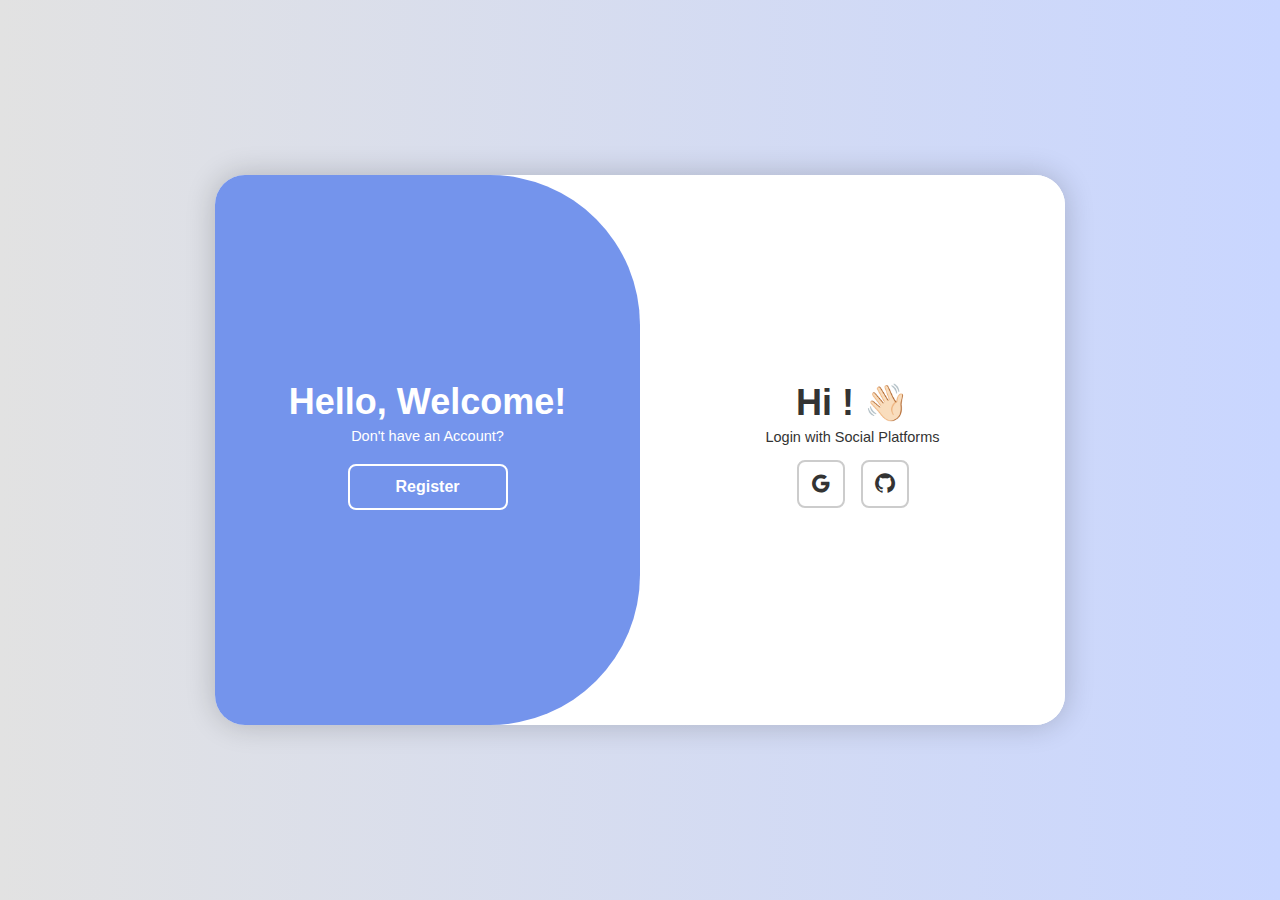
==== index.html @ dd640a4d "Update index.html" ====
<!-- <!DOCTYPE html>
<html lang="en">
<head>
    <meta charset="UTF-8">
    <meta name="viewport" content="width=device-width, initial-scale=1.0">
    <title>Login || By Sneha Ghosh (Technical_Isopod_075)</title>
    <link href="https://unpkg.com/boxicons@2.1.4/css/boxicons.min.css" rel="stylesheet">
    <link rel="stylesheet" href="stylesheet1.css">
</head>
<body>
    
    <div class="container">
        <div class="form-box login">
            <form action="">
                <h1>Login</h1>
                <div class="input-box">
                    <input type="text" placeholder="Username" required>
                    <i class="bx bxs-user"></i>
                </div>
                <div class="input-box">
                    <input type="password" placeholder="Password" required>
                    <i class="bx bxs-lock-alt"></i>
                </div>
                <div class="forgot-link">
                    <a href="#">Forgot password?</a>
                </div>
                <button type="submit" class="btn">Login</button>
                <p>or Login with Social Platforms</p>
                <div class="social-icons">
                    <a href="#"><i class="bx bxl-google"></i></a>
                    <a href="#"><i class="bx bxl-facebook"></i></a>
                    <a href="#"><i class="bx bxl-github"></i></a>
                    <a href="#"><i class="bx bxl-linkedin"></i></a>
                </div>
            </form>

        </div>

        <div class="form-box register">
            <form action="">
                <h1>Registration</h1>
                <div class="input-box">
                    <input type="text" placeholder="Username" required>
                    <i class="bx bxs-user"></i>
                </div>
                <div class="input-box">
                    <input type="email" placeholder="Email" required>
                    <i class="bx bxs-envelope"></i>
                </div>
                <div class="input-box">
                    <input type="password" placeholder="Password" required>
                    <i class="bx bxs-lock-alt"></i>
                </div>
                <button type="submit" class="btn">Register</button>
                <p>or Register with Social Platforms</p>
                <div class="social-icons">
                    <a href="#"><i class="bx bxl-google"></i></a>
                    <a href="#"><i class="bx bxl-facebook"></i></a>
                    <a href="#"><i class="bx bxl-github"></i></a>
                    <a href="#"><i class="bx bxl-linkedin"></i></a>
                </div>
            </form>

        </div>

        <div class="toggle-box">
            <div class="toggle-panel toggle-left">
                <h1>Hello, Welcome!</h1>
                <p>Don't have an Account?</p>
                <button class="btn register-btn">Register</button>
            </div>
            <div class="toggle-panel toggle-right">
                <h1>Welcome Back!</h1>
                <p>Already have an Account?</p>
                <button class="btn login-btn">Login</button>
            </div>
        </div>
    </div>
    





    <script src="app.js"></script>
</body>
</html> -->


<!DOCTYPE html>
<html lang="en">
<head>
    <meta charset="UTF-8">
    <meta name="viewport" content="width=device-width, initial-scale=1.0">
    <title>Login || By Sneha Ghosh (Technical_Isopod_075)</title>
    <link href="https://unpkg.com/boxicons@2.1.4/css/boxicons.min.css" rel="stylesheet">
    <link rel="stylesheet" href="stylesheet1.css">
</head>
<body>
    <div class="container">
        <!-- Login Form -->
        <div class="form-box login">
            <form id="login-form">
                <h1>Hi ! 👋🏻 </h1>
                <!-- <div class="input-box">
                    <input type="text" id="login-email" placeholder="Email" required>
                    <i class="bx bxs-envelope"></i>
                </div>
                <div class="input-box">
                    <input type="password" id="login-password" placeholder="Password" required>
                    <i class="bx bxs-lock-alt"></i>
                </div>
                <div class="forgot-link">
                    <a href="#">Forgot password?</a>
                </div> -->
                <!-- <button type="submit" class="btn">Login</button> -->
                <p>Login with Social Platforms</p>
                <div class="social-icons">
                    <a href="#"><i class="bx bxl-google"></i></a>
                   
                    <a href="#"><i class="bx bxl-github"></i></a>
                   
                </div>
            </form>
        </div>

        <!-- Registration Form -->
        <div class="form-box register">
            <form id="create-account-form">
                <h1>Registration</h1>
                <div class="input-box">
                    <input type="text" id="username" placeholder="Username" required>
                    <i class="bx bxs-user"></i>
                </div>
                <div class="input-box">
                    <input type="email" id="email" placeholder="Email" required>
                    <i class="bx bxs-envelope"></i>
                </div>
                <div class="input-box">
                    <input type="password" id="password" placeholder="Password" required>
                    <i class="bx bxs-lock-alt"></i>
                </div>
                <div class="input-box">
                    <input type="gender" id="gender" placeholder="Gender" required>
                    <i class="bx bxs-lock-alt"></i>
                </div>
                <button type="submit" class="btn">Register</button>
                <p>or Register with Social Platforms</p>
                <div class="social-icons">
                    <a href="#"><i class="bx bxl-google"></i></a>
                    <a href="#"><i class="bx bxl-facebook"></i></a>
                    <a href="#"><i class="bx bxl-github"></i></a>
                    <a href="#"><i class="bx bxl-linkedin"></i></a>
                </div>
            </form>
        </div>

        <!-- Toggle Panels -->
        <div class="toggle-box">
            <div class="toggle-panel toggle-left">
                <h1>Hello, Welcome!</h1>
                <p>Don't have an Account?</p>
                <button class="btn register-btn">Register</button>
            </div>
            <div class="toggle-panel toggle-right">
                <h1>Welcome</h1>
                <p>Be More Productive</p>
                <button class="btn login-btn">Login</button>
            </div>
        </div>
    </div>

    <script src="app.js"></script>
</body>
</html>
---- stylesheet1.css ----
@import url("https://fonts-googleapis.com/css2?family=Poppins:wght@300;400;500;600;700;800;900&display=swap");

*{
    margin: 0;
    padding: 0;
    box-sizing: border-box;
    font-family: 'Poppins', sans-serif;
}

body{
    display: flex;
    justify-content: center;
    align-items: center;
    min-height: 100vh;
    background: linear-gradient(90deg, #e2e2e2, #c9d6ff);
}

.container{
    position: relative;
    width : 850px;
    height : 550px;
    background : #fff;
    border-radius : 30px;
    box-shadow : 0 0 30px rgba(0, 0, 0, .2);
    overflow: hidden;
    margin: 20px;
}

.form-box{
    position: absolute;
    right: 0;
    width: 50%;
    height: 100%;
    background: #fff;
    display: flex;
    align-items: center;
    color: #333;
    text-align: center;
    padding: 40px;
    z-index: 1;
    transition: .6s ease-in-out 1.2s, visibility 0s 1s;
}

.container.active .form-box{
    right: 50%;
}

.form-box.register{
    visibility: hidden;
}

.container.active .form-box.register{
    visibility: visible;
}

form{
    width: 100%;
}

.container h1{
    font-size: 36px;
    margin: -10px 0;
}

.input-box{
    position: relative;
    margin: 30px 0;
}

.input-box input{
    width: 100%;
    padding: 13px 50px 13px 20px;
    background: #eee;
    border-radius: 8px;
    border: none;
    outline: none;
    font-size: 16px;
    color: #333;
    font-weight: 500;
}

.input-box input::placeholder {
    color: #888;
    font-weight: 400;

}

.input-box i{
    position: absolute;
    right: 20px;
    top: 50%;
    transform: translateY(-50%);
}

.forgot-link{
    margin: -15px 0 15px;
}

.forgot-link a{
    font-size: 14.5px;
    color: #333;
    text-decoration: none;
}

.btn{
    width: 100%;
    height: 48px;
    background: #7494ec;
    border-radius: 8px;
    box-shadow: 0 0 10px rgba(0, 0, 0, .1);
    border: none;
    cursor: pointer;
    font-size: 16px;
    color: #fff;
    font-weight: 600;
}

.container p{
    font-size: 14.5px;
    margin: 15px 0;
}

.social-icons{
    display: flex;
    justify-content: center;
}

.social-icons a{
    display: inline-flex;
    padding: 10px;
    border: 2px solid #ccc;
    border-radius: 8px;
    font-size: 24px;
    color: #333;
    text-decoration: none;
    margin: 0 8px;
}

.toggle-box{
    position: absolute;
    width: 100%;
    height: 100%;
}

.toggle-box::before{
    content: '';
    position: absolute;
    left: -250%;
    width: 300%;
    height: 100%;
    background: #7494ec;
    border-radius: 150px;
    z-index: 2;
    transition: 1.8s ease-in-out;
}

.container.active .toggle-box::before{
    left: 50%;
}

.toggle-panel{
    position: absolute;
    width: 50%;
    height: 100%;
    color: #fff;
    display: flex;
    flex-direction: column;
    justify-content: center;
    align-items: center;
    z-index: 2;
    transition: .6s ease-in-out;
}

.toggle-panel.toggle-left{
    left: 0;
    transition-delay: 1.2s;
}

.container.active .toggle-panel.toggle-left{
    left: -50%;
    transition-delay: .6s;
}

.toggle-panel.toggle-right{
    right: -50%;
    transition-delay: .6s;
}

.container.active .toggle-panel.toggle-right{
    right: 0;
    transition-delay: 1.2s;
}

.toggle-panel p{
    margin-bottom: 20px;
}

.toggle-panel .btn{
    width: 160px;
    height: 46px;
    background: transparent;
    border: 2px solid #fff;
    box-shadow: none;
}

@media screen and (max-width: 650px) {
    .container {
        height: calc(100vh - 40px);
    }

    .form-box{
        bottom: 0;
        width: 100%;
        height: 70%;
    }

    .container.active .form-box{
        right: 0;
        bottom: 30%;
    }

    .toggle-box::before{
        left: 0;
        top: -270%;
        width: 100%;
        height: 300%;
        border-radius: 20vw;
    }

    .container.active .toggle-box::before{
        left: 0;
        top: 70%;
    }

    .toggle-panel{
        width: 100%;
        height: 30%;
    }

    .toggle-panel.toggle-left{
        top: 0;
    }

    .container.active .toggle-panel.toggle-left{
        top: -30%;
        left: 0;
    }

    .toggle-panel.toggle-right{
        right: 0;
        bottom: -30%;
    }

    .container.active .toggle-panel.toggle-right{
        bottom: 0;
    }
}

@media screen and (max-width:400px){
    .form-box{
        padding: 20px;
    }

    .toggle-panel h1{
        font-size: 30px;
    }
}
---- stylesheet1.css ----
@import url("https://fonts-googleapis.com/css2?family=Poppins:wght@300;400;500;600;700;800;900&display=swap");

*{
    margin: 0;
    padding: 0;
    box-sizing: border-box;
    font-family: 'Poppins', sans-serif;
}

body{
    display: flex;
    justify-content: center;
    align-items: center;
    min-height: 100vh;
    background: linear-gradient(90deg, #e2e2e2, #c9d6ff);
}

.container{
    position: relative;
    width : 850px;
    height : 550px;
    background : #fff;
    border-radius : 30px;
    box-shadow : 0 0 30px rgba(0, 0, 0, .2);
    overflow: hidden;
    margin: 20px;
}

.form-box{
    position: absolute;
    right: 0;
    width: 50%;
    height: 100%;
    background: #fff;
    display: flex;
    align-items: center;
    color: #333;
    text-align: center;
    padding: 40px;
    z-index: 1;
    transition: .6s ease-in-out 1.2s, visibility 0s 1s;
}

.container.active .form-box{
    right: 50%;
}

.form-box.register{
    visibility: hidden;
}

.container.active .form-box.register{
    visibility: visible;
}

form{
    width: 100%;
}

.container h1{
    font-size: 36px;
    margin: -10px 0;
}

.input-box{
    position: relative;
    margin: 30px 0;
}

.input-box input{
    width: 100%;
    padding: 13px 50px 13px 20px;
    background: #eee;
    border-radius: 8px;
    border: none;
    outline: none;
    font-size: 16px;
    color: #333;
    font-weight: 500;
}

.input-box input::placeholder {
    color: #888;
    font-weight: 400;

}

.input-box i{
    position: absolute;
    right: 20px;
    top: 50%;
    transform: translateY(-50%);
}

.forgot-link{
    margin: -15px 0 15px;
}

.forgot-link a{
    font-size: 14.5px;
    color: #333;
    text-decoration: none;
}

.btn{
    width: 100%;
    height: 48px;
    background: #7494ec;
    border-radius: 8px;
    box-shadow: 0 0 10px rgba(0, 0, 0, .1);
    border: none;
    cursor: pointer;
    font-size: 16px;
    color: #fff;
    font-weight: 600;
}

.container p{
    font-size: 14.5px;
    margin: 15px 0;
}

.social-icons{
    display: flex;
    justify-content: center;
}

.social-icons a{
    display: inline-flex;
    padding: 10px;
    border: 2px solid #ccc;
    border-radius: 8px;
    font-size: 24px;
    color: #333;
    text-decoration: none;
    margin: 0 8px;
}

.toggle-box{
    position: absolute;
    width: 100%;
    height: 100%;
}

.toggle-box::before{
    content: '';
    position: absolute;
    left: -250%;
    width: 300%;
    height: 100%;
    background: #7494ec;
    border-radius: 150px;
    z-index: 2;
    transition: 1.8s ease-in-out;
}

.container.active .toggle-box::before{
    left: 50%;
}

.toggle-panel{
    position: absolute;
    width: 50%;
    height: 100%;
    color: #fff;
    display: flex;
    flex-direction: column;
    justify-content: center;
    align-items: center;
    z-index: 2;
    transition: .6s ease-in-out;
}

.toggle-panel.toggle-left{
    left: 0;
    transition-delay: 1.2s;
}

.container.active .toggle-panel.toggle-left{
    left: -50%;
    transition-delay: .6s;
}

.toggle-panel.toggle-right{
    right: -50%;
    transition-delay: .6s;
}

.container.active .toggle-panel.toggle-right{
    right: 0;
    transition-delay: 1.2s;
}

.toggle-panel p{
    margin-bottom: 20px;
}

.toggle-panel .btn{
    width: 160px;
    height: 46px;
    background: transparent;
    border: 2px solid #fff;
    box-shadow: none;
}

@media screen and (max-width: 650px) {
    .container {
        height: calc(100vh - 40px);
    }

    .form-box{
        bottom: 0;
        width: 100%;
        height: 70%;
    }

    .container.active .form-box{
        right: 0;
        bottom: 30%;
    }

    .toggle-box::before{
        left: 0;
        top: -270%;
        width: 100%;
        height: 300%;
        border-radius: 20vw;
    }

    .container.active .toggle-box::before{
        left: 0;
        top: 70%;
    }

    .toggle-panel{
        width: 100%;
        height: 30%;
    }

    .toggle-panel.toggle-left{
        top: 0;
    }

    .container.active .toggle-panel.toggle-left{
        top: -30%;
        left: 0;
    }

    .toggle-panel.toggle-right{
        right: 0;
        bottom: -30%;
    }

    .container.active .toggle-panel.toggle-right{
        bottom: 0;
    }
}

@media screen and (max-width:400px){
    .form-box{
        padding: 20px;
    }

    .toggle-panel h1{
        font-size: 30px;
    }
}
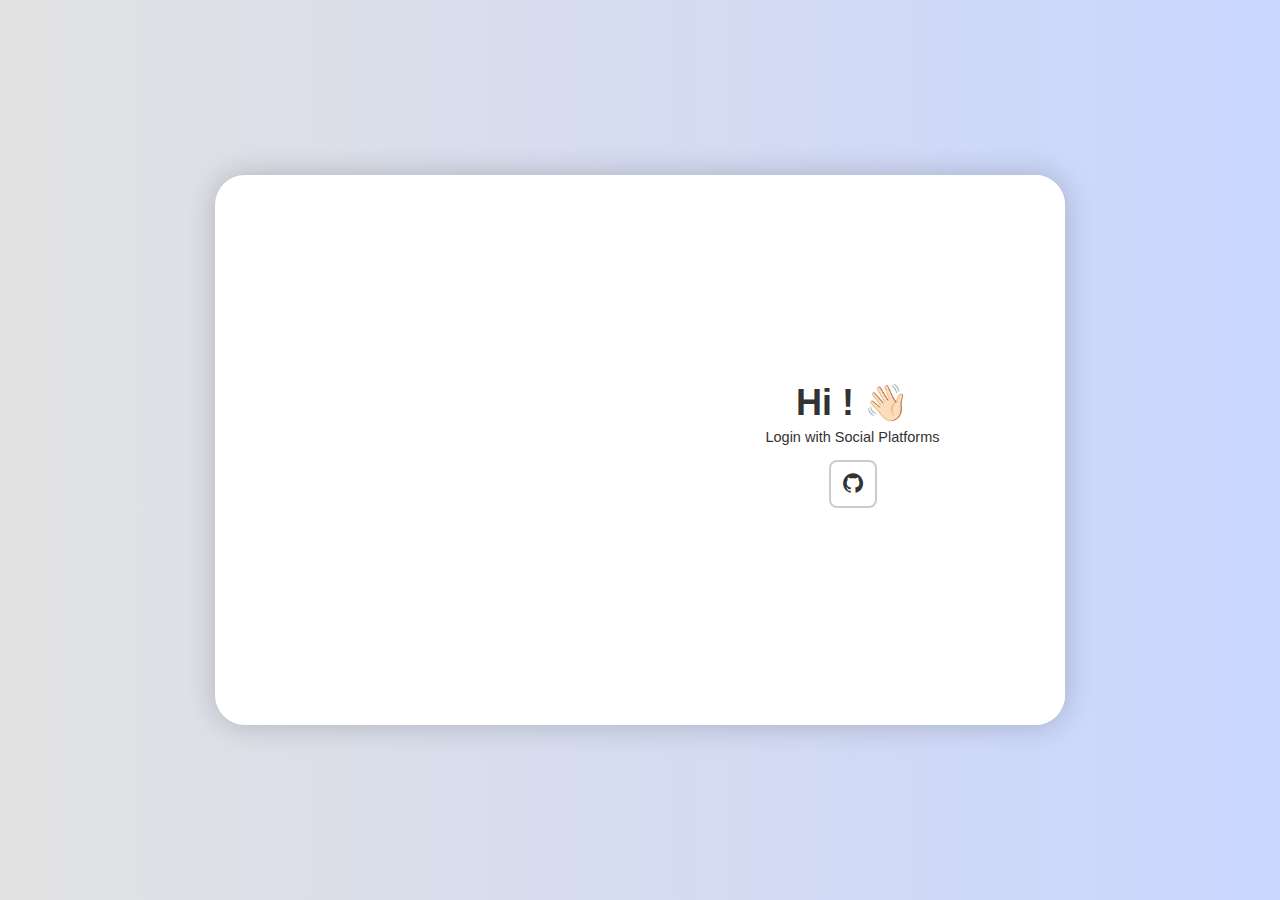
==== commit c01c4be9: "Update index.html" ====
--- a/index.html
+++ b/index.html
@@ -1,93 +1,4 @@
-<!-- <!DOCTYPE html>
-<html lang="en">
-<head>
-    <meta charset="UTF-8">
-    <meta name="viewport" content="width=device-width, initial-scale=1.0">
-    <title>Login || By Sneha Ghosh (Technical_Isopod_075)</title>
-    <link href="https://unpkg.com/boxicons@2.1.4/css/boxicons.min.css" rel="stylesheet">
-    <link rel="stylesheet" href="stylesheet1.css">
-</head>
-<body>
-    
-    <div class="container">
-        <div class="form-box login">
-            <form action="">
-                <h1>Login</h1>
-                <div class="input-box">
-                    <input type="text" placeholder="Username" required>
-                    <i class="bx bxs-user"></i>
-                </div>
-                <div class="input-box">
-                    <input type="password" placeholder="Password" required>
-                    <i class="bx bxs-lock-alt"></i>
-                </div>
-                <div class="forgot-link">
-                    <a href="#">Forgot password?</a>
-                </div>
-                <button type="submit" class="btn">Login</button>
-                <p>or Login with Social Platforms</p>
-                <div class="social-icons">
-                    <a href="#"><i class="bx bxl-google"></i></a>
-                    <a href="#"><i class="bx bxl-facebook"></i></a>
-                    <a href="#"><i class="bx bxl-github"></i></a>
-                    <a href="#"><i class="bx bxl-linkedin"></i></a>
-                </div>
-            </form>
-
-        </div>
-
-        <div class="form-box register">
-            <form action="">
-                <h1>Registration</h1>
-                <div class="input-box">
-                    <input type="text" placeholder="Username" required>
-                    <i class="bx bxs-user"></i>
-                </div>
-                <div class="input-box">
-                    <input type="email" placeholder="Email" required>
-                    <i class="bx bxs-envelope"></i>
-                </div>
-                <div class="input-box">
-                    <input type="password" placeholder="Password" required>
-                    <i class="bx bxs-lock-alt"></i>
-                </div>
-                <button type="submit" class="btn">Register</button>
-                <p>or Register with Social Platforms</p>
-                <div class="social-icons">
-                    <a href="#"><i class="bx bxl-google"></i></a>
-                    <a href="#"><i class="bx bxl-facebook"></i></a>
-                    <a href="#"><i class="bx bxl-github"></i></a>
-                    <a href="#"><i class="bx bxl-linkedin"></i></a>
-                </div>
-            </form>
-
-        </div>
-
-        <div class="toggle-box">
-            <div class="toggle-panel toggle-left">
-                <h1>Hello, Welcome!</h1>
-                <p>Don't have an Account?</p>
-                <button class="btn register-btn">Register</button>
-            </div>
-            <div class="toggle-panel toggle-right">
-                <h1>Welcome Back!</h1>
-                <p>Already have an Account?</p>
-                <button class="btn login-btn">Login</button>
-            </div>
-        </div>
-    </div>
-    
-
-
-
-
-
-    <script src="app.js"></script>
-</body>
-</html> -->
-
-
-<!DOCTYPE html>
+<!--<!DOCTYPE html>
 <html lang="en">
 <head>
     <meta charset="UTF-8">
@@ -98,11 +9,9 @@
 </head>
 <body>
     <div class="container">
-        <!-- Login Form -->
         <div class="form-box login">
             <form id="login-form">
                 <h1>Hi ! 👋🏻 </h1>
-                <!-- <div class="input-box">
                     <input type="text" id="login-email" placeholder="Email" required>
                     <i class="bx bxs-envelope"></i>
                 </div>
@@ -112,8 +21,7 @@
                 </div>
                 <div class="forgot-link">
                     <a href="#">Forgot password?</a>
-                </div> -->
-                <!-- <button type="submit" class="btn">Login</button> -->
+                </div>
                 <p>Login with Social Platforms</p>
                 <div class="social-icons">
                     <a href="#"><i class="bx bxl-google"></i></a>
@@ -123,8 +31,6 @@
                 </div>
             </form>
         </div>
-
-        <!-- Registration Form -->
         <div class="form-box register">
             <form id="create-account-form">
                 <h1>Registration</h1>
@@ -154,8 +60,6 @@
                 </div>
             </form>
         </div>
-
-        <!-- Toggle Panels -->
         <div class="toggle-box">
             <div class="toggle-panel toggle-left">
                 <h1>Hello, Welcome!</h1>
@@ -172,4 +76,43 @@
 
     <script src="app.js"></script>
 </body>
+</html>-->
+
+<!DOCTYPE html>
+<html lang="en">
+<head>
+    <meta charset="UTF-8">
+    <meta name="viewport" content="width=device-width, initial-scale=1.0">
+    <title>Login || By Sneha Ghosh (Technical_Isopod_075)</title>
+    <link href="https://unpkg.com/boxicons@2.1.4/css/boxicons.min.css" rel="stylesheet">
+    <link rel="stylesheet" href="stylesheet1.css">
+    <script src="https://accounts.google.com/gsi/client" async defer></script> <!-- Google Sign-In Library -->
+</head>
+<body>
+    <div class="container">
+        <!-- Login Form -->
+        <div class="form-box login">
+            <form id="login-form">
+                <h1>Hi ! 👋🏻 </h1>
+                <p>Login with Social Platforms</p>
+                <div class="social-icons">
+                    <div id="g_id_onload"
+                         data-client_id="624015761539-3pbjn56vg0t503q7rijro3ddlorkhreb.apps.googleusercontent.com"
+                         data-context="signin"
+                         data-ux_mode="popup"
+                         data-login_uri="profile.html"
+                         data-callback="handleGoogleCredentialResponse">
+                    </div>
+                    <div class="g_id_signin" data-type="standard"></div>
+                    <a href="#"><i class="bx bxl-github"></i></a>
+                </div>
+            </form>
+        </div>
+
+        <!-- Other Code for Registration and Toggle Panels -->
+    </div>
+
+    <script src="app.js"></script>
+</body>
 </html>
+
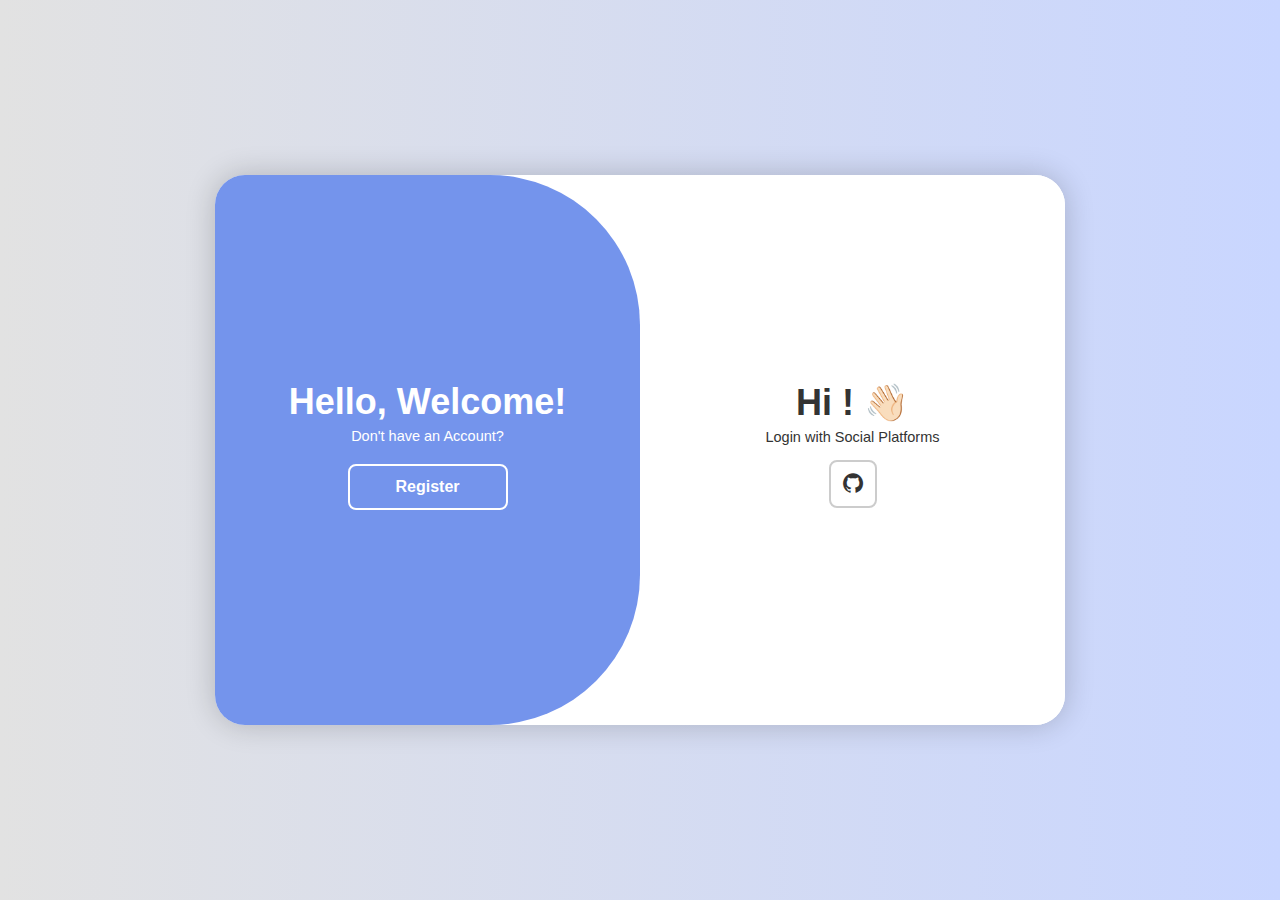
==== commit fd20c917: "Update index.html" ====
--- a/index.html
+++ b/index.html
@@ -108,10 +108,19 @@
                 </div>
             </form>
         </div>
-
-        <!-- Other Code for Registration and Toggle Panels -->
+       <div class="toggle-box">
+            <div class="toggle-panel toggle-left">
+                <h1>Hello, Welcome!</h1>
+                <p>Don't have an Account?</p>
+                <button class="btn register-btn">Register</button>
+            </div>
+            <div class="toggle-panel toggle-right">
+                <h1>Welcome</h1>
+                <p>Be More Productive</p>
+                <button class="btn login-btn">Login</button>
+            </div>
+        </div>
     </div>
-
     <script src="app.js"></script>
 </body>
 </html>
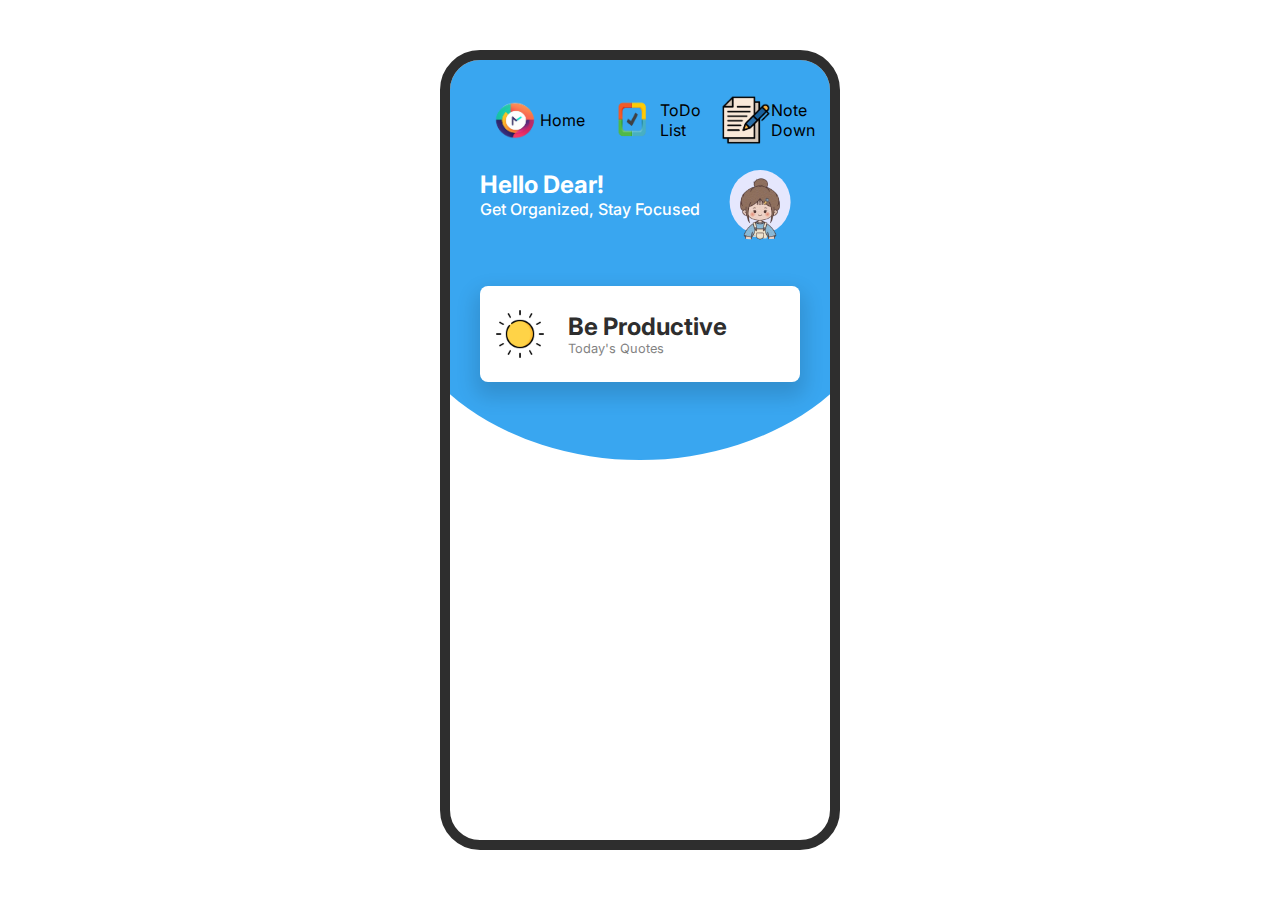
==== commit 274ae6cb: "Rename profile.html to index.html" ====
--- a/index.html
+++ b/index.html
@@ -1,127 +1,348 @@
-<!--<!DOCTYPE html>
-<html lang="en">
-<head>
-    <meta charset="UTF-8">
-    <meta name="viewport" content="width=device-width, initial-scale=1.0">
-    <title>Login || By Sneha Ghosh (Technical_Isopod_075)</title>
-    <link href="https://unpkg.com/boxicons@2.1.4/css/boxicons.min.css" rel="stylesheet">
-    <link rel="stylesheet" href="stylesheet1.css">
-</head>
-<body>
-    <div class="container">
-        <div class="form-box login">
-            <form id="login-form">
-                <h1>Hi ! 👋🏻 </h1>
-                    <input type="text" id="login-email" placeholder="Email" required>
-                    <i class="bx bxs-envelope"></i>
-                </div>
-                <div class="input-box">
-                    <input type="password" id="login-password" placeholder="Password" required>
-                    <i class="bx bxs-lock-alt"></i>
-                </div>
-                <div class="forgot-link">
-                    <a href="#">Forgot password?</a>
-                </div>
-                <p>Login with Social Platforms</p>
-                <div class="social-icons">
-                    <a href="#"><i class="bx bxl-google"></i></a>
-                   
-                    <a href="#"><i class="bx bxl-github"></i></a>
-                   
-                </div>
-            </form>
-        </div>
-        <div class="form-box register">
-            <form id="create-account-form">
-                <h1>Registration</h1>
-                <div class="input-box">
-                    <input type="text" id="username" placeholder="Username" required>
-                    <i class="bx bxs-user"></i>
-                </div>
-                <div class="input-box">
-                    <input type="email" id="email" placeholder="Email" required>
-                    <i class="bx bxs-envelope"></i>
-                </div>
-                <div class="input-box">
-                    <input type="password" id="password" placeholder="Password" required>
-                    <i class="bx bxs-lock-alt"></i>
-                </div>
-                <div class="input-box">
-                    <input type="gender" id="gender" placeholder="Gender" required>
-                    <i class="bx bxs-lock-alt"></i>
-                </div>
-                <button type="submit" class="btn">Register</button>
-                <p>or Register with Social Platforms</p>
-                <div class="social-icons">
-                    <a href="#"><i class="bx bxl-google"></i></a>
-                    <a href="#"><i class="bx bxl-facebook"></i></a>
-                    <a href="#"><i class="bx bxl-github"></i></a>
-                    <a href="#"><i class="bx bxl-linkedin"></i></a>
-                </div>
-            </form>
-        </div>
-        <div class="toggle-box">
-            <div class="toggle-panel toggle-left">
-                <h1>Hello, Welcome!</h1>
-                <p>Don't have an Account?</p>
-                <button class="btn register-btn">Register</button>
-            </div>
-            <div class="toggle-panel toggle-right">
-                <h1>Welcome</h1>
-                <p>Be More Productive</p>
-                <button class="btn login-btn">Login</button>
-            </div>
-        </div>
-    </div>
-
-    <script src="app.js"></script>
-</body>
-</html>-->
-
-<!DOCTYPE html>
-<html lang="en">
-<head>
-    <meta charset="UTF-8">
-    <meta name="viewport" content="width=device-width, initial-scale=1.0">
-    <title>Login || By Sneha Ghosh (Technical_Isopod_075)</title>
-    <link href="https://unpkg.com/boxicons@2.1.4/css/boxicons.min.css" rel="stylesheet">
-    <link rel="stylesheet" href="stylesheet1.css">
-    <script src="https://accounts.google.com/gsi/client" async defer></script> <!-- Google Sign-In Library -->
-</head>
-<body>
-    <div class="container">
-        <!-- Login Form -->
-        <div class="form-box login">
-            <form id="login-form">
-                <h1>Hi ! 👋🏻 </h1>
-                <p>Login with Social Platforms</p>
-                <div class="social-icons">
-                    <div id="g_id_onload"
-                         data-client_id="624015761539-3pbjn56vg0t503q7rijro3ddlorkhreb.apps.googleusercontent.com"
-                         data-context="signin"
-                         data-ux_mode="popup"
-                         data-login_uri="profile.html"
-                         data-callback="handleGoogleCredentialResponse">
-                    </div>
-                    <div class="g_id_signin" data-type="standard"></div>
-                    <a href="#"><i class="bx bxl-github"></i></a>
-                </div>
-            </form>
-        </div>
-       <div class="toggle-box">
-            <div class="toggle-panel toggle-left">
-                <h1>Hello, Welcome!</h1>
-                <p>Don't have an Account?</p>
-                <button class="btn register-btn">Register</button>
-            </div>
-            <div class="toggle-panel toggle-right">
-                <h1>Welcome</h1>
-                <p>Be More Productive</p>
-                <button class="btn login-btn">Login</button>
-            </div>
-        </div>
-    </div>
-    <script src="app.js"></script>
-</body>
-</html>
-
+<!--<!DOCTYPE html>
+<html lang="en">
+  <head>
+    <meta charset="UTF-8" />
+    <meta name="viewport" content="width=device-width, initial-scale=1.0" />
+    <link rel="apple-touch-icon" sizes="180x180" href="apple-touch-icon.png" />
+    <link rel="icon" type="image/png" sizes="32x32" href="favicon-32x32.png" />
+    <link rel="icon" type="image/png" sizes="16x16" href="favicon-16x16.png" />
+    <link rel="manifest" href="site.webmanifest" />
+    <link rel="mask-icon" href="safari-pinned-tab.svg" color="#5bbad5" />
+    <meta name="msapplication-TileColor" content="#2d89ef" />
+    <meta name="theme-color" content="#ffffff" />
+    <link rel="stylesheet" href="style.css" />
+    <title>Minimal To-Do App || By Sneha Ghosh (Technical_Isopod_075)</title>
+    <meta
+      name="description"
+      content="Manage your tasks effortlessly with our JavaScript Todos List App. Organize, prioritize, and track your to-dos seamlessly using this user-friendly web application."
+    />
+    <meta
+      name="keywords"
+      content="JavaScript Todos List App, Task Management, To-Do List Web App, Organize Tasks, Track To-Dos, Simple Task Manager, Productivity Tool, User-Friendly Interface, Web-based Task Organizer, JavaScript Task Tracker"
+    />
+  </head>
+  <body>
+    <div class="wrapper">
+      <div class="screen-backdrop"></div>
+      <div class="home-screen screen">
+        <div class="head-wrapper">
+         <div class="menu-btn">
+            <svg
+              xmlns="http://www.w3.org/2000/svg"
+              fill="none"
+              viewBox="0 0 24 24"
+              stroke-width="1.5"
+              stroke="currentColor"
+              class="w-6 h-6"
+            >
+              <path
+                stroke-linecap="round"
+                stroke-linejoin="round"
+                d="M3.75 6.75h16.5M3.75 12h16.5m-16.5 5.25H12"
+              />
+            </svg> </div>
+            <nav>
+              <input type="checkbox" id="sidebar-active">
+              <label for="sidebar-active" class="open-sidebar-button">
+                <svg xmlns="http://www.w3.org/2000/svg" height="32" viewBox="0 -960 960 960" width="32"><path d="M120-240v-80h720v80H120Zm0-200v-80h720v80H120Zm0-200v-80h720v80H120Z"/></svg>
+              </label>
+              <label id="overlay" for="sidebar-active"></label>
+              <div class="links-container">
+                <label for="sidebar-active" class="close-sidebar-button">
+                  <svg xmlns="http://www.w3.org/2000/svg" height="32" viewBox="0 -960 960 960" width="32"><path d="m256-200-56-56 224-224-224-224 56-56 224 224 224-224 56 56-224 224 224 224-56 56-224-224-224 224Z"/></svg>
+                </label>
+          
+                <!-- NOT IN TUTORIAL: The <a> tags are linked to the subpages -->
+                <!--
+                <a href="profile.html"><img src="images/icon.png" width="50" height="60">Home</a>
+                <a href="todo.html"><img src="images/ToDo.png" width="55" height="50">ToDo List</a>
+                <a href="notes.html"><img src="images/notes.png" width="50" height="50">Note Down</a>
+                <a href="clock.html"><img src="images/clock.png" width="50" height="50">Instant Timer</a>
+                <a href="calender.html"><img src="images/calendar.png" width="50" height="50">Calender</a>
+                <a href="water.html"><img src="images/water.png" width="60" height="60">Drinking Water</a>
+                
+              </div>
+            </nav>
+            <div class="welcome">
+            <div class="content">
+              <h1>Hello Dear! </h1>
+              <p>Get Organized, Stay Focused</p>
+            </div>
+            <div class="img">
+              <div class="backdrop"></div>
+              <img src="images/girl3.png" alt="" />
+            </div>
+          </div>
+        </div>
+        <div class="categories-wrapper">
+          <div class="categories">
+            <div class="category">
+              <div class="left">
+                <img src="images/sun.png" alt="sun" />
+                <div class="content">
+                  <h1>Be Productive</h1>
+                  <p>Today's Quotes</p>
+                </div>
+              </div>
+              <div class="options">
+                <div class="toggle-btn">
+                  <svg
+                    xmlns="http://www.w3.org/2000/svg"
+                    fill="none"
+                    viewBox="0 0 24 24"
+                    stroke-width="1.5"
+                    stroke="currentColor"
+                    class="w-6 h-6"
+                  >
+                    <path
+                      stroke-linecap="round"
+                      stroke-linejoin="round"
+                      d="M12 6.75a.75.75 0 110-1.5.75.75 0 010 1.5zM12 12.75a.75.75 0 110-1.5.75.75 0 010 1.5zM12 18.75a.75.75 0 110-1.5.75.75 0 010 1.5z"
+                    />
+                  </svg>
+                </div>
+              </div>
+            </div>
+          </div>
+        </div>
+      </div>
+    <div class="category-screen screen">
+        <div class="head-wrapper">
+          <div class="back-btn">
+            <svg
+              xmlns="http://www.w3.org/2000/svg"
+              fill="none"
+              viewBox="0 0 24 24"
+              stroke-width="1.5"
+              stroke="currentColor"
+              class="w-6 h-6"
+            >
+              <path
+                stroke-linecap="round"
+                stroke-linejoin="round"
+                d="M6.75 15.75L3 12m0 0l3.75-3.75M3 12h18"
+              />
+            </svg>
+          </div>
+          <div class="options">
+            <svg
+              xmlns="http://www.w3.org/2000/svg"
+              fill="none"
+              viewBox="0 0 24 24"
+              stroke-width="1.5"
+              stroke="currentColor"
+              class="w-6 h-6"
+            >
+              <path
+                stroke-linecap="round"
+                stroke-linejoin="round"
+                d="M12 6.75a.75.75 0 110-1.5.75.75 0 010 1.5zM12 12.75a.75.75 0 110-1.5.75.75 0 010 1.5zM12 18.75a.75.75 0 110-1.5.75.75 0 010 1.5z"
+              />
+            </svg>
+          </div>
+        </div>
+        <div class="category-details">
+          <img src="images/girl3.png" alt="" id="category-img" />
+          <div class="details">
+            <p id="num-tasks">8 tasks</p>
+            <h1 id="category-title">Personal</h1>
+          </div>
+        </div>
+        <div class="tasks-wrapper">
+          <div class="tasks">
+            <div class="task-wrapper">
+              <label for="task" class="task">
+                <input type="checkbox" name="task" id="task" />
+                <span class="checkmark"
+                  ><svg
+                    xmlns="http://www.w3.org/2000/svg"
+                    fill="none"
+                    viewBox="0 0 24 24"
+                    stroke-width="1.5"
+                    stroke="currentColor"
+                    class="w-6 h-6"
+                  >
+                    <path
+                      stroke-linecap="round"
+                      stroke-linejoin="round"
+                      d="M4.5 12.75l6 6 9-13.5"
+                    />
+                  </svg>
+                </span>
+                <p>Buy a new car lorem</p>
+              </label>
+              <div class="delete">
+                <svg
+                  xmlns="http://www.w3.org/2000/svg"
+                  fill="none"
+                  viewBox="0 0 24 24"
+                  stroke-width="1.5"
+                  stroke="currentColor"
+                  class="w-6 h-6"
+                >
+                  <path
+                    stroke-linecap="round"
+                    stroke-linejoin="round"
+                    d="M14.74 9l-.346 9m-4.788 0L9.26 9m9.968-3.21c.342.052.682.107 1.022.166m-1.022-.165L18.16 19.673a2.25 2.25 0 01-2.244 2.077H8.084a2.25 2.25 0 01-2.244-2.077L4.772 5.79m14.456 0a48.108 48.108 0 00-3.478-.397m-12 .562c.34-.059.68-.114 1.022-.165m0 0a48.11 48.11 0 013.478-.397m7.5 0v-.916c0-1.18-.91-2.164-2.09-2.201a51.964 51.964 0 00-3.32 0c-1.18.037-2.09 1.022-2.09 2.201v.916m7.5 0a48.667 48.667 0 00-7.5 0"
+                  />
+                </svg>
+              </div>
+            </div>
+          </div>
+        </div>
+      </div>
+      <div class="add-task-btn">
+        <svg
+          xmlns="http://www.w3.org/2000/svg"
+          fill="none"
+          viewBox="0 0 24 24"
+          stroke-width="1.5"
+          stroke="currentColor"
+          class="w-6 h-6"
+        >
+          <path
+            stroke-linecap="round"
+            stroke-linejoin="round"
+            d="M12 4.5v15m7.5-7.5h-15"
+          />
+        </svg>
+      </div>
+      <div class="black-backdrop"></div>
+      <div class="add-task">
+        <div class="add-task-backdrop"></div>
+        <h1 class="heading">Add Task</h1>
+        <div class="input-group">
+          <label for="task-input"> Task </label>
+          <input type="text" id="task-input" required />
+        </div>
+        <div class="input-group">
+          <label for="category-select"> Category </label>
+          <select id="category-select"></select>
+        </div>
+        <div class="btns">
+          <button class="cancel-btn">Cancel</button>
+          <button class="add-btn">Add</button>
+        </div>
+      </div>
+    </div>
+    <script>
+      // document.addEventListener('DOMContentLoaded', () => {
+      //     const loggedInUser = window.localStorage.getItem('loggedInUser');
+      //     if (loggedInUser) {
+      //         const usernameElement = document.querySelector('#welcome-username');
+      //         usernameElement.textContent = `Hello, ${loggedInUser}!`;
+      //     }
+      // });
+      document.addEventListener('DOMContentLoaded', () => {
+    const loggedInUser  = window.localStorage.getItem('loggedInUser '); // Ensure no extra space in the key
+    if (loggedInUser ) {
+        const usernameElement = document.querySelector('#welcome-username'); // Ensure this element exists
+        usernameElement.textContent = `Hello, ${loggedInUser }!`;
+    }
+});
+      </script>
+    <script src="script.js"></script>
+  </body>
+</html>-->
+
+
+
+<!DOCTYPE html>
+<html lang="en">
+  <head>
+    <meta charset="UTF-8" />
+    <meta name="viewport" content="width=device-width, initial-scale=1.0" />
+    <link rel="apple-touch-icon" sizes="180x180" href="apple-touch-icon.png" />
+    <link rel="icon" type="image/png" sizes="32x32" href="favicon-32x32.png" />
+    <link rel="icon" type="image/png" sizes="16x16" href="favicon-16x16.png" />
+    <link rel="manifest" href="site.webmanifest" />
+    <link rel="mask-icon" href="safari-pinned-tab.svg" color="#5bbad5" />
+    <meta name="msapplication-TileColor" content="#2d89ef" />
+    <meta name="theme-color" content="#ffffff" />
+    <link rel="stylesheet" href="style.css" />
+    <title>Minimal To-Do App || By Sneha Ghosh (Technical_Isopod_075)</title>
+    <meta
+      name="description"
+      content="Manage your tasks effortlessly with our JavaScript Todos List App. Organize, prioritize, and track your to-dos seamlessly using this user-friendly web application."
+    />
+    <meta
+      name="keywords"
+      content="JavaScript Todos List App, Task Management, To-Do List Web App, Organize Tasks, Track To-Dos, Simple Task Manager, Productivity Tool, User-Friendly Interface, Web-based Task Organizer, JavaScript Task Tracker"
+    />
+  </head>
+  <body>
+    <div class="wrapper">
+      <div class="screen-backdrop"></div>
+      <div class="home-screen screen">
+        <div class="head-wrapper">
+          <nav>
+            <input type="checkbox" id="sidebar-active" />
+            <label for="sidebar-active" class="open-sidebar-button">
+              <svg xmlns="http://www.w3.org/2000/svg" height="32" viewBox="0 -960 960 960" width="32">
+                <path d="M120-240v-80h720v80H120Zm0-200v-80h720v80H120Zm0-200v-80h720v80H120Z" />
+              </svg>
+            </label>
+            <label id="overlay" for="sidebar-active"></label>
+            <div class="links-container">
+              <label for="sidebar-active" class="close-sidebar-button">
+                <svg xmlns="http://www.w3.org/2000/svg" height="32" viewBox="0 0 24 24" stroke-width="1.5" stroke="currentColor" class="w-6 h-6">
+                  <path d="m256-200-56-56 224-224-224-224 56-56 224 224 224-224 56 56-224 224 224 224-56 56-224-224-224 224Z" />
+                </svg>
+              </label>
+              <a href="profile.html"><img src="images/icon.png" width="50" height="60" />Home</a>
+              <a href="todo.html"><img src="images/ToDo.png" width="55" height="50" />ToDo List</a>
+              <a href="notes.html"><img src="images/notes.png" width="50" height="50" />Note Down</a>
+              <a href="clock.html"><img src="images/clock.png" width="50" height="50" />Instant Timer</a>
+              <a href="calender.html"><img src="images/calendar.png" width="50" height="50" />Calendar</a>
+              <a href="water.html"><img src="images/water.png" width="60" height="60" />Drinking Water</a>
+            </div>
+          </nav>
+          <div class="welcome">
+            <div class="content">
+              <h1>Hello Dear!</h1>
+              <p>Get Organized, Stay Focused</p>
+            </div>
+            <div class="img">
+              <div class="backdrop"></div>
+              <img src="images/girl3.png" alt="" />
+            </div>
+          </div>
+        </div>
+        <div class="categories-wrapper">
+          <div class="categories">
+            <div class="category">
+              <div class="left">
+                <img src="images/sun.png" alt="sun" />
+                <div class="content">
+                  <h1>Be Productive</h1>
+                  <p>Today's Quotes</p>
+                </div>
+              </div>
+              <div class="options">
+                <div class="toggle-btn">
+                  <svg xmlns="http://www.w3.org/2000/svg" fill="none" viewBox="0 0 24 24" stroke-width="1.5" stroke="currentColor" class="w-6 h-6">
+                    <path stroke-linecap="round" stroke-linejoin="round" d="M12 6.75a.75.75 0 110-1.5.75.75 0 010 1.5zM12 12.75a.75.75 0 110-1.5.75.75 0 010 1.5zM12 18.75a.75.75 0 110-1.5.75.75 0 010 1.5z" />
+                  </svg>
+                </div>
+              </div>
+            </div>
+          </div>
+        </div>
+      </div>
+
+      <script>
+        document.addEventListener("DOMContentLoaded", () => {
+          const loggedInUser = window.localStorage.getItem("loggedInUser"); // Ensure no extra space in the key
+          if (loggedInUser) {
+            const usernameElement = document.querySelector("#welcome-username"); // Ensure this element exists
+            if (usernameElement) {
+              usernameElement.textContent = `Hello, ${loggedInUser}!`;
+            }
+          }
+        });
+      </script>
+    </div>
+    <script src="script.js"></script>
+  </body>
+</html>
+
--- a/style.css
+++ b/style.css
@@ -0,0 +1,534 @@
+@import url(https://fonts.googleapis.com/css?family=Inter:100,200,300,regular,500,600,700,800,900);
+
+::-webkit-scrollbar {
+    width: 0;
+}
+
+* {
+    margin: 0;
+    padding: 0;
+    box-sizing: border-box;
+}
+
+body {
+    min-height: 100vh;
+    display: flex;
+    align-items: center;
+    justify-content: center;
+    color: #2e2e2e;
+    font-family: "Inter", sans-serif;
+    background-color: #fff;
+}
+
+.wrapper {
+    position: relative;
+    height: 100vh;
+    width: 100%;
+    overflow: hidden;
+    padding: 30px 0;
+    display: flex;
+}
+
+@media (min-width:768px) {
+    .wrapper {
+        height: 50rem;
+        width: 25rem;
+        border-radius: 40px;
+        border: 10px solid #2e2e2e;
+    }
+}
+
+.wrapper .screen {
+    min-width: 100%;
+    flex: 1;
+    transition: all 0.3s;
+}
+
+.screen-backdrop {
+    width: 135%;
+    height: 25rem;
+    position: absolute;
+    top: 0;
+    left: 50%;
+    transform: translateX(-50%);
+    border-radius: 0 0 50% 50%;
+    background-color: #39a6f0;
+    z-index: -1;
+    transition: all 0.3s;
+}
+
+.wrapper.show-category .home-screen {
+    transform: translateX(-100%);
+}
+
+.wrapper.show-category .category-screen {
+    transform: translateX(-100%);
+}
+
+.wrapper.show-category .screen-backdrop {
+    transform: translate(-50%, -60%)
+}
+
+.head-wrapper {
+    padding: 0 30px;
+}
+
+.menu-btn {
+    width: 2rem;
+    cursor: pointer;
+    color: #ffffff;
+}
+
+
+nav{
+    height: 60px;
+    background-color: #39a6f0;
+    display: flex;
+    justify-content: flex-end;
+    align-items: center;
+  }
+  .links-container{
+    height: 100%;
+    width: 100%;
+    display: flex;
+    flex-direction: row;
+    align-items: center;
+  }
+  nav a{
+    height: 100%;
+    padding: 0 10px;
+    display: flex;
+    align-items: center;
+    text-decoration: none;
+    color: #000000;
+  }
+  nav a:hover{
+    background-color: #ffffff;
+  }
+  nav .home-link{
+    margin-right: auto;
+  }
+  nav svg{
+    fill: var(--text-color);
+  }
+  #sidebar-active{
+    display: none;
+  }
+  .open-sidebar-button, .close-sidebar-button{
+    display: none;
+  }
+  @media(max-width: 450px){
+    .links-container{
+      flex-direction: column;
+      align-items: flex-start;
+  
+      position: fixed;
+      top: 0;
+      right: -100%;
+      z-index: 10;
+      width: 300px;
+  
+      background-color: #ffffff;
+      box-shadow: -5px 0 5px rgba(0, 0, 0, 0.25);
+      transition: 0.75s ease-out;
+    }
+    nav a{
+      box-sizing: border-box;
+      height: auto;
+      width: 100%;
+      padding: 20px 30px;
+      justify-content: flex-start;
+    }
+    .open-sidebar-button, .close-sidebar-button{
+      padding: 20px;
+      display: block;
+    }
+    #sidebar-active:checked ~ .links-container{
+      right: 0;
+    }
+    #sidebar-active:checked ~ #overlay{
+      height: 100%;
+      width: 100%;
+      position: fixed;
+      top: 0;
+      left: 0;
+      z-index: 9;
+    }
+  }
+
+
+.welcome {
+    display: flex;
+    justify-content: space-between;
+    margin-top: 20px;
+    color: #ffffff;
+}
+
+.welcome h1 {
+    font-size: 1.5rem;
+}
+
+.welcome p {
+    font-weight: 500;
+}
+
+.welcome .img {
+    position: relative;
+}
+
+.welcome .img .backdrop {
+    position: absolute;
+    top: 0;
+    left: 50%;
+    transform: translateX(-50%);
+    width: 3.8rem;
+    height: 4rem;
+    border-radius: 50%;
+    background-color: #e5e7fd;
+    z-index: -1;
+}
+
+.welcome .img img {
+    width: 5rem;
+}
+
+.categories-wrapper {
+    margin-top: 1rem;
+    padding: 0 30px;
+    height: calc(100% - 8rem);
+    padding-bottom: 20px;
+    overflow: auto;
+}
+
+.categories {
+    padding-top: 1rem;
+    display: flex;
+    flex-direction: column;
+    gap: 1rem;
+}
+
+.category {
+    background: #fff;
+    border-radius: 0.5rem;
+    padding: 1.5rem 1rem;
+    cursor: pointer;
+    display: flex;
+    justify-content: space-between;
+    box-shadow: 0 10px 20px 5px #00000023;
+    transition: all 0.3s;
+
+}
+
+.category:hover {
+    transform: translateY(-5px);
+    box-shadow: 0 10px 20px 5px #00000040;
+}
+
+.category .left {
+    display: flex;
+    gap: 1.5rem;
+    align-items: center;
+}
+
+.category .left img {
+    width: 3rem;
+}
+
+.category .content h1 {
+    font-size: 1.5rem;
+}
+
+.category .content p {
+    color: #2e2e2e;
+    font-size: 0.8rem;
+    opacity: 0.6;
+}
+
+.category .options {
+    opacity: 0;
+    visibility: hidden;
+    transition: all 0.3s;
+}
+
+.category:hover .options {
+    opacity: 1;
+    visibility: visible;
+}
+
+.category .toggle-btn {
+    width: 2rem;
+    cursor: pointer;
+    opacity: 0.6;
+}
+
+.category .toggle-btn:hover {
+    opacity: 1;
+}
+
+
+/* Category Screen */
+.category-screen .head-wrapper {
+    display: flex;
+    justify-content: space-between;
+    align-items: center;
+}
+
+.category-screen .head-wrapper svg {
+    width: 2rem;
+    cursor: pointer;
+    color: #fff;
+}
+
+.category-details {
+    padding: 0 30px;
+    margin-top: 7rem;
+    display: flex;
+    align-items: center;
+    gap: 1rem;
+}
+
+.category-details img {
+    width: 4rem;
+}
+
+.category-details .details p {
+    opacity: 0.6;
+}
+
+/* tasks */
+.tasks-wrapper {
+    padding: 0 30px;
+    margin-top: 1rem;
+    height: calc(100% - 12rem);
+    padding-bottom: 20px;
+    overflow: auto;
+}
+
+.tasks {
+    padding-top: 1rem;
+    display: flex;
+    flex-direction: column;
+    gap: 1rem;
+}
+
+.task-wrapper {
+    display: flex;
+    justify-content: space-between;
+    align-items: center;
+}
+
+
+
+.task {
+    display: flex;
+    gap: 0.5rem;
+    align-items: center;
+    font-size: 0.8rem;
+    font-weight: 500;
+    width: max-content;
+    cursor: pointer;
+}
+
+
+.task input {
+    display: none;
+}
+
+.task .checkmark {
+    width: 1rem;
+    height: 1rem;
+    border-radius: 2px;
+    border: 1px solid #2e2e2e;
+    display: flex;
+    justify-content: center;
+    align-items: center;
+}
+
+.task .checkmark svg {
+    width: 1rem;
+    color: #2e2e2e;
+    opacity: 0;
+    transition: all 0.3s;
+}
+
+.task:hover .checkmark svg {
+    opacity: 1;
+}
+
+.task .checkmark svg path {
+    stroke-width: 3;
+}
+
+.task input:checked~.checkmark {
+    background-color: #2e2e2e;
+}
+
+.task input:checked~.checkmark svg {
+    opacity: 1;
+    color: #fff;
+}
+
+.task input:checked~p {
+    text-decoration: line-through;
+    opacity: 0.6;
+}
+
+.task-wrapper .delete {
+    min-width: 2rem;
+    height: 2rem;
+    padding: 0.5rem;
+    border-radius: 50%;
+    color: #2e2e2e;
+    cursor: pointer;
+    background-color: rgba(0, 0, 0, 0.031);
+    opacity: 0;
+    visibility: hidden;
+    transition: all 0.3s;
+}
+
+.task-wrapper:hover .delete {
+    opacity: 1;
+    visibility: visible;
+}
+
+.task-wrapper .delete:hover {
+    color: red;
+    background-color: rgba(0, 0, 0, 0.1);
+}
+
+.no-tasks {
+    margin-top: 5rem;
+    text-align: center;
+    font-size: 1.5rem;
+    opacity: 0.6;
+}
+
+/* Add Task */
+.add-task-btn {
+    position: absolute;
+    bottom: 1rem;
+    right: 1rem;
+    width: 3rem;
+    height: 3rem;
+    border-radius: 50%;
+    cursor: pointer;
+    display: flex;
+    align-items: center;
+    justify-content: center;
+    background-color: #39a6f0;
+    transition: all 0.3s;
+}
+
+.add-task-btn:hover {
+    transform: scale(1.1);
+}
+
+.add-task-btn.active {
+    z-index: 1;
+    bottom: 20rem;
+    transform: rotate(45deg);
+}
+
+.add-task-btn svg {
+    width: 2rem;
+    color: #fff;
+}
+
+.add-task {
+    position: absolute;
+    bottom: -100%;
+    left: 0;
+    width: 100%;
+    padding: 20px 30px;
+    transition: all 0.3s;
+}
+
+.add-task.active {
+    bottom: 0;
+}
+
+.add-task .heading {
+    font-size: 1.5rem;
+    margin-bottom: 1rem;
+}
+
+.input-group {
+    position: relative;
+    margin-bottom: 20px;
+}
+
+.input-group input,
+.input-group label {
+    display: block;
+    width: 100%;
+}
+
+.input-group input,
+.input-group select {
+    width: 100%;
+    border: 1px solid #ccc;
+    border-radius: 5px;
+    padding: 10px;
+    font-size: 16px;
+}
+
+.input-group label {
+    width: max-content;
+    padding: 0 5px;
+    margin-top: 5px;
+    font-size: 14px;
+    color: #666;
+    margin-bottom: 5px;
+}
+
+.btns {
+    display: flex;
+    gap: 1rem;
+    justify-content: flex-end;
+    align-items: center;
+}
+
+.btns button {
+    padding: 10px 20px;
+    border-radius: 5px;
+    border: none;
+    cursor: pointer;
+    font-size: 14px;
+    font-weight: 600;
+    transition: all 0.3s;
+    z-index: 1;
+}
+
+button.add-btn {
+    background-color: #39a6f0;
+    color: #fff
+}
+
+.add-task-backdrop {
+    position: absolute;
+    bottom: 0;
+    left: 50%;
+    transform: translateX(-50%);
+    width: 135%;
+    height: 20rem;
+    border-radius: 50% 50% 0 0;
+    background-color: #fff;
+}
+
+.black-backdrop {
+    position: absolute;
+    top: 0;
+    left: 0;
+    width: 100%;
+    height: 100%;
+    backdrop-filter: blur(5px);
+    background-color: #00000023;
+    opacity: 0;
+    visibility: hidden;
+    transition: all 0.3s;
+}
+
+.black-backdrop.active {
+    opacity: 1;
+    visibility: visible;
+}--- a/style.css
+++ b/style.css
@@ -0,0 +1,534 @@
+@import url(https://fonts.googleapis.com/css?family=Inter:100,200,300,regular,500,600,700,800,900);
+
+::-webkit-scrollbar {
+    width: 0;
+}
+
+* {
+    margin: 0;
+    padding: 0;
+    box-sizing: border-box;
+}
+
+body {
+    min-height: 100vh;
+    display: flex;
+    align-items: center;
+    justify-content: center;
+    color: #2e2e2e;
+    font-family: "Inter", sans-serif;
+    background-color: #fff;
+}
+
+.wrapper {
+    position: relative;
+    height: 100vh;
+    width: 100%;
+    overflow: hidden;
+    padding: 30px 0;
+    display: flex;
+}
+
+@media (min-width:768px) {
+    .wrapper {
+        height: 50rem;
+        width: 25rem;
+        border-radius: 40px;
+        border: 10px solid #2e2e2e;
+    }
+}
+
+.wrapper .screen {
+    min-width: 100%;
+    flex: 1;
+    transition: all 0.3s;
+}
+
+.screen-backdrop {
+    width: 135%;
+    height: 25rem;
+    position: absolute;
+    top: 0;
+    left: 50%;
+    transform: translateX(-50%);
+    border-radius: 0 0 50% 50%;
+    background-color: #39a6f0;
+    z-index: -1;
+    transition: all 0.3s;
+}
+
+.wrapper.show-category .home-screen {
+    transform: translateX(-100%);
+}
+
+.wrapper.show-category .category-screen {
+    transform: translateX(-100%);
+}
+
+.wrapper.show-category .screen-backdrop {
+    transform: translate(-50%, -60%)
+}
+
+.head-wrapper {
+    padding: 0 30px;
+}
+
+.menu-btn {
+    width: 2rem;
+    cursor: pointer;
+    color: #ffffff;
+}
+
+
+nav{
+    height: 60px;
+    background-color: #39a6f0;
+    display: flex;
+    justify-content: flex-end;
+    align-items: center;
+  }
+  .links-container{
+    height: 100%;
+    width: 100%;
+    display: flex;
+    flex-direction: row;
+    align-items: center;
+  }
+  nav a{
+    height: 100%;
+    padding: 0 10px;
+    display: flex;
+    align-items: center;
+    text-decoration: none;
+    color: #000000;
+  }
+  nav a:hover{
+    background-color: #ffffff;
+  }
+  nav .home-link{
+    margin-right: auto;
+  }
+  nav svg{
+    fill: var(--text-color);
+  }
+  #sidebar-active{
+    display: none;
+  }
+  .open-sidebar-button, .close-sidebar-button{
+    display: none;
+  }
+  @media(max-width: 450px){
+    .links-container{
+      flex-direction: column;
+      align-items: flex-start;
+  
+      position: fixed;
+      top: 0;
+      right: -100%;
+      z-index: 10;
+      width: 300px;
+  
+      background-color: #ffffff;
+      box-shadow: -5px 0 5px rgba(0, 0, 0, 0.25);
+      transition: 0.75s ease-out;
+    }
+    nav a{
+      box-sizing: border-box;
+      height: auto;
+      width: 100%;
+      padding: 20px 30px;
+      justify-content: flex-start;
+    }
+    .open-sidebar-button, .close-sidebar-button{
+      padding: 20px;
+      display: block;
+    }
+    #sidebar-active:checked ~ .links-container{
+      right: 0;
+    }
+    #sidebar-active:checked ~ #overlay{
+      height: 100%;
+      width: 100%;
+      position: fixed;
+      top: 0;
+      left: 0;
+      z-index: 9;
+    }
+  }
+
+
+.welcome {
+    display: flex;
+    justify-content: space-between;
+    margin-top: 20px;
+    color: #ffffff;
+}
+
+.welcome h1 {
+    font-size: 1.5rem;
+}
+
+.welcome p {
+    font-weight: 500;
+}
+
+.welcome .img {
+    position: relative;
+}
+
+.welcome .img .backdrop {
+    position: absolute;
+    top: 0;
+    left: 50%;
+    transform: translateX(-50%);
+    width: 3.8rem;
+    height: 4rem;
+    border-radius: 50%;
+    background-color: #e5e7fd;
+    z-index: -1;
+}
+
+.welcome .img img {
+    width: 5rem;
+}
+
+.categories-wrapper {
+    margin-top: 1rem;
+    padding: 0 30px;
+    height: calc(100% - 8rem);
+    padding-bottom: 20px;
+    overflow: auto;
+}
+
+.categories {
+    padding-top: 1rem;
+    display: flex;
+    flex-direction: column;
+    gap: 1rem;
+}
+
+.category {
+    background: #fff;
+    border-radius: 0.5rem;
+    padding: 1.5rem 1rem;
+    cursor: pointer;
+    display: flex;
+    justify-content: space-between;
+    box-shadow: 0 10px 20px 5px #00000023;
+    transition: all 0.3s;
+
+}
+
+.category:hover {
+    transform: translateY(-5px);
+    box-shadow: 0 10px 20px 5px #00000040;
+}
+
+.category .left {
+    display: flex;
+    gap: 1.5rem;
+    align-items: center;
+}
+
+.category .left img {
+    width: 3rem;
+}
+
+.category .content h1 {
+    font-size: 1.5rem;
+}
+
+.category .content p {
+    color: #2e2e2e;
+    font-size: 0.8rem;
+    opacity: 0.6;
+}
+
+.category .options {
+    opacity: 0;
+    visibility: hidden;
+    transition: all 0.3s;
+}
+
+.category:hover .options {
+    opacity: 1;
+    visibility: visible;
+}
+
+.category .toggle-btn {
+    width: 2rem;
+    cursor: pointer;
+    opacity: 0.6;
+}
+
+.category .toggle-btn:hover {
+    opacity: 1;
+}
+
+
+/* Category Screen */
+.category-screen .head-wrapper {
+    display: flex;
+    justify-content: space-between;
+    align-items: center;
+}
+
+.category-screen .head-wrapper svg {
+    width: 2rem;
+    cursor: pointer;
+    color: #fff;
+}
+
+.category-details {
+    padding: 0 30px;
+    margin-top: 7rem;
+    display: flex;
+    align-items: center;
+    gap: 1rem;
+}
+
+.category-details img {
+    width: 4rem;
+}
+
+.category-details .details p {
+    opacity: 0.6;
+}
+
+/* tasks */
+.tasks-wrapper {
+    padding: 0 30px;
+    margin-top: 1rem;
+    height: calc(100% - 12rem);
+    padding-bottom: 20px;
+    overflow: auto;
+}
+
+.tasks {
+    padding-top: 1rem;
+    display: flex;
+    flex-direction: column;
+    gap: 1rem;
+}
+
+.task-wrapper {
+    display: flex;
+    justify-content: space-between;
+    align-items: center;
+}
+
+
+
+.task {
+    display: flex;
+    gap: 0.5rem;
+    align-items: center;
+    font-size: 0.8rem;
+    font-weight: 500;
+    width: max-content;
+    cursor: pointer;
+}
+
+
+.task input {
+    display: none;
+}
+
+.task .checkmark {
+    width: 1rem;
+    height: 1rem;
+    border-radius: 2px;
+    border: 1px solid #2e2e2e;
+    display: flex;
+    justify-content: center;
+    align-items: center;
+}
+
+.task .checkmark svg {
+    width: 1rem;
+    color: #2e2e2e;
+    opacity: 0;
+    transition: all 0.3s;
+}
+
+.task:hover .checkmark svg {
+    opacity: 1;
+}
+
+.task .checkmark svg path {
+    stroke-width: 3;
+}
+
+.task input:checked~.checkmark {
+    background-color: #2e2e2e;
+}
+
+.task input:checked~.checkmark svg {
+    opacity: 1;
+    color: #fff;
+}
+
+.task input:checked~p {
+    text-decoration: line-through;
+    opacity: 0.6;
+}
+
+.task-wrapper .delete {
+    min-width: 2rem;
+    height: 2rem;
+    padding: 0.5rem;
+    border-radius: 50%;
+    color: #2e2e2e;
+    cursor: pointer;
+    background-color: rgba(0, 0, 0, 0.031);
+    opacity: 0;
+    visibility: hidden;
+    transition: all 0.3s;
+}
+
+.task-wrapper:hover .delete {
+    opacity: 1;
+    visibility: visible;
+}
+
+.task-wrapper .delete:hover {
+    color: red;
+    background-color: rgba(0, 0, 0, 0.1);
+}
+
+.no-tasks {
+    margin-top: 5rem;
+    text-align: center;
+    font-size: 1.5rem;
+    opacity: 0.6;
+}
+
+/* Add Task */
+.add-task-btn {
+    position: absolute;
+    bottom: 1rem;
+    right: 1rem;
+    width: 3rem;
+    height: 3rem;
+    border-radius: 50%;
+    cursor: pointer;
+    display: flex;
+    align-items: center;
+    justify-content: center;
+    background-color: #39a6f0;
+    transition: all 0.3s;
+}
+
+.add-task-btn:hover {
+    transform: scale(1.1);
+}
+
+.add-task-btn.active {
+    z-index: 1;
+    bottom: 20rem;
+    transform: rotate(45deg);
+}
+
+.add-task-btn svg {
+    width: 2rem;
+    color: #fff;
+}
+
+.add-task {
+    position: absolute;
+    bottom: -100%;
+    left: 0;
+    width: 100%;
+    padding: 20px 30px;
+    transition: all 0.3s;
+}
+
+.add-task.active {
+    bottom: 0;
+}
+
+.add-task .heading {
+    font-size: 1.5rem;
+    margin-bottom: 1rem;
+}
+
+.input-group {
+    position: relative;
+    margin-bottom: 20px;
+}
+
+.input-group input,
+.input-group label {
+    display: block;
+    width: 100%;
+}
+
+.input-group input,
+.input-group select {
+    width: 100%;
+    border: 1px solid #ccc;
+    border-radius: 5px;
+    padding: 10px;
+    font-size: 16px;
+}
+
+.input-group label {
+    width: max-content;
+    padding: 0 5px;
+    margin-top: 5px;
+    font-size: 14px;
+    color: #666;
+    margin-bottom: 5px;
+}
+
+.btns {
+    display: flex;
+    gap: 1rem;
+    justify-content: flex-end;
+    align-items: center;
+}
+
+.btns button {
+    padding: 10px 20px;
+    border-radius: 5px;
+    border: none;
+    cursor: pointer;
+    font-size: 14px;
+    font-weight: 600;
+    transition: all 0.3s;
+    z-index: 1;
+}
+
+button.add-btn {
+    background-color: #39a6f0;
+    color: #fff
+}
+
+.add-task-backdrop {
+    position: absolute;
+    bottom: 0;
+    left: 50%;
+    transform: translateX(-50%);
+    width: 135%;
+    height: 20rem;
+    border-radius: 50% 50% 0 0;
+    background-color: #fff;
+}
+
+.black-backdrop {
+    position: absolute;
+    top: 0;
+    left: 0;
+    width: 100%;
+    height: 100%;
+    backdrop-filter: blur(5px);
+    background-color: #00000023;
+    opacity: 0;
+    visibility: hidden;
+    transition: all 0.3s;
+}
+
+.black-backdrop.active {
+    opacity: 1;
+    visibility: visible;
+}